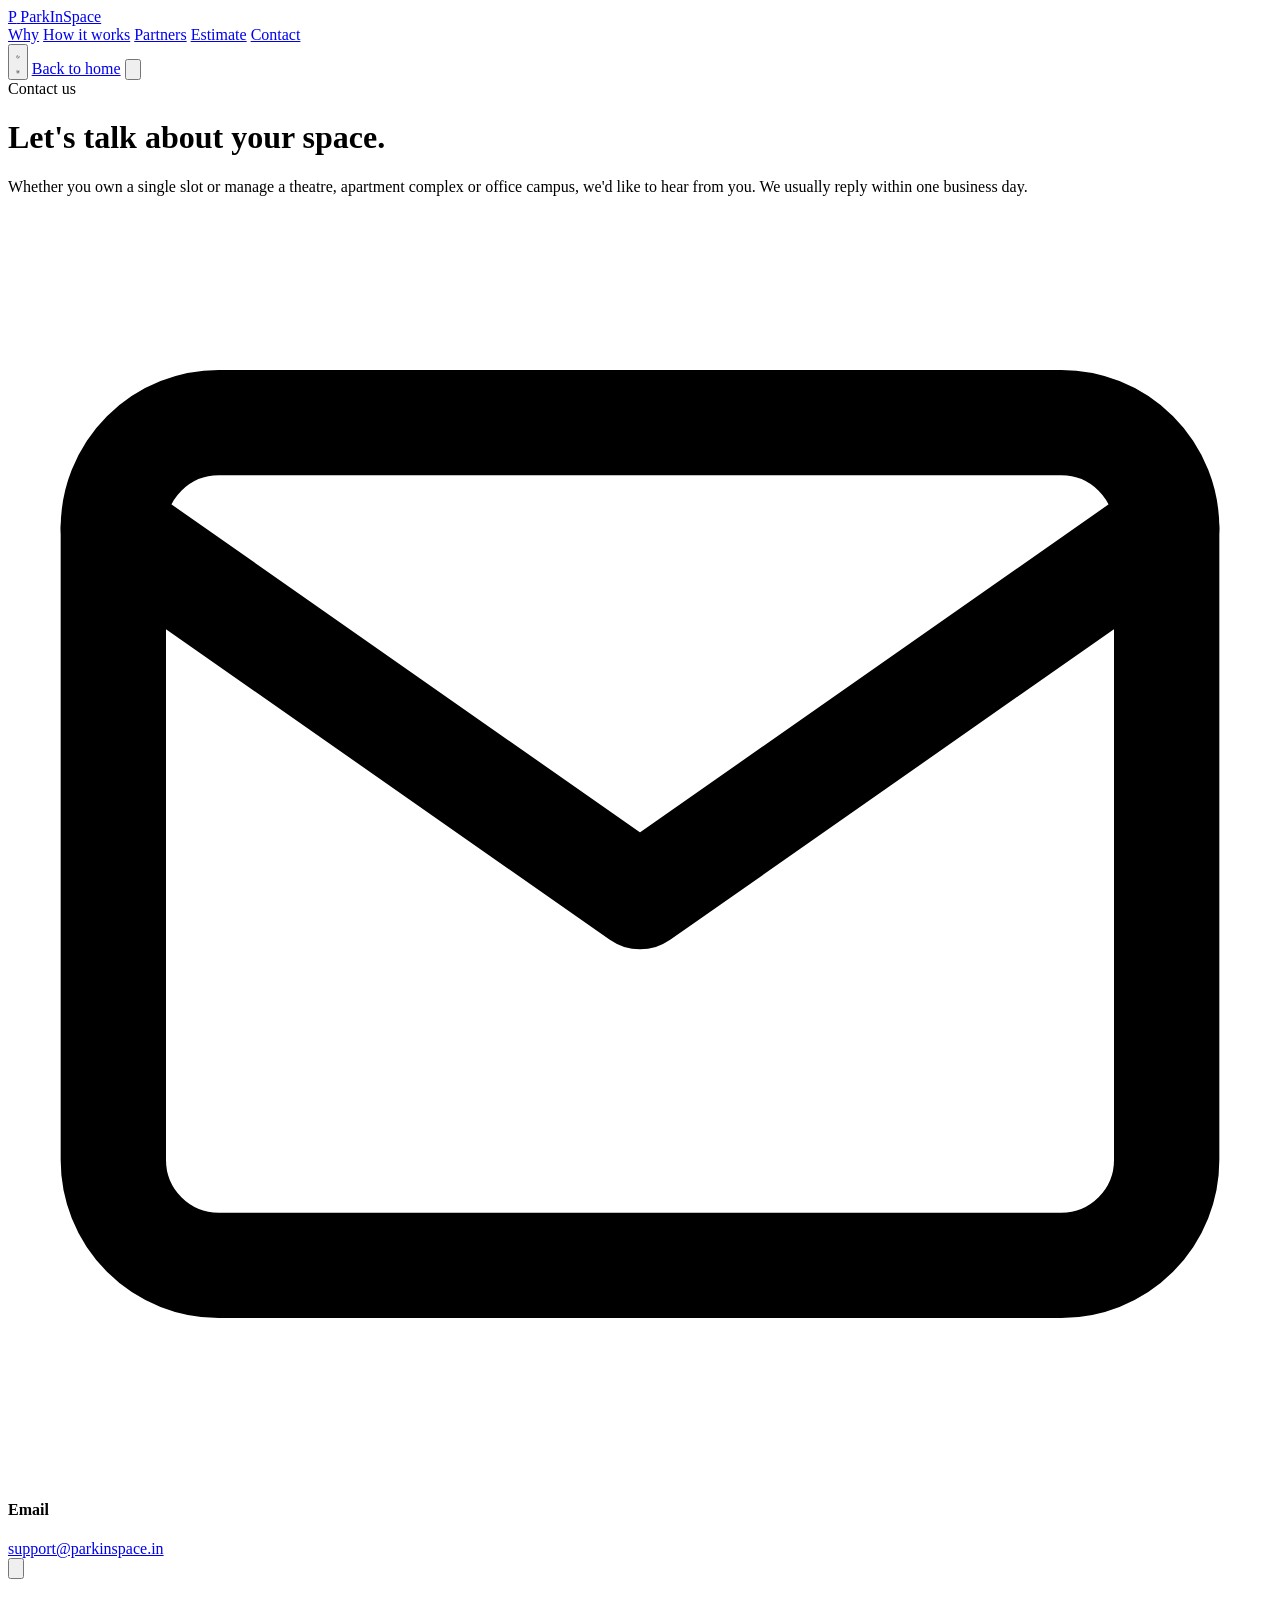
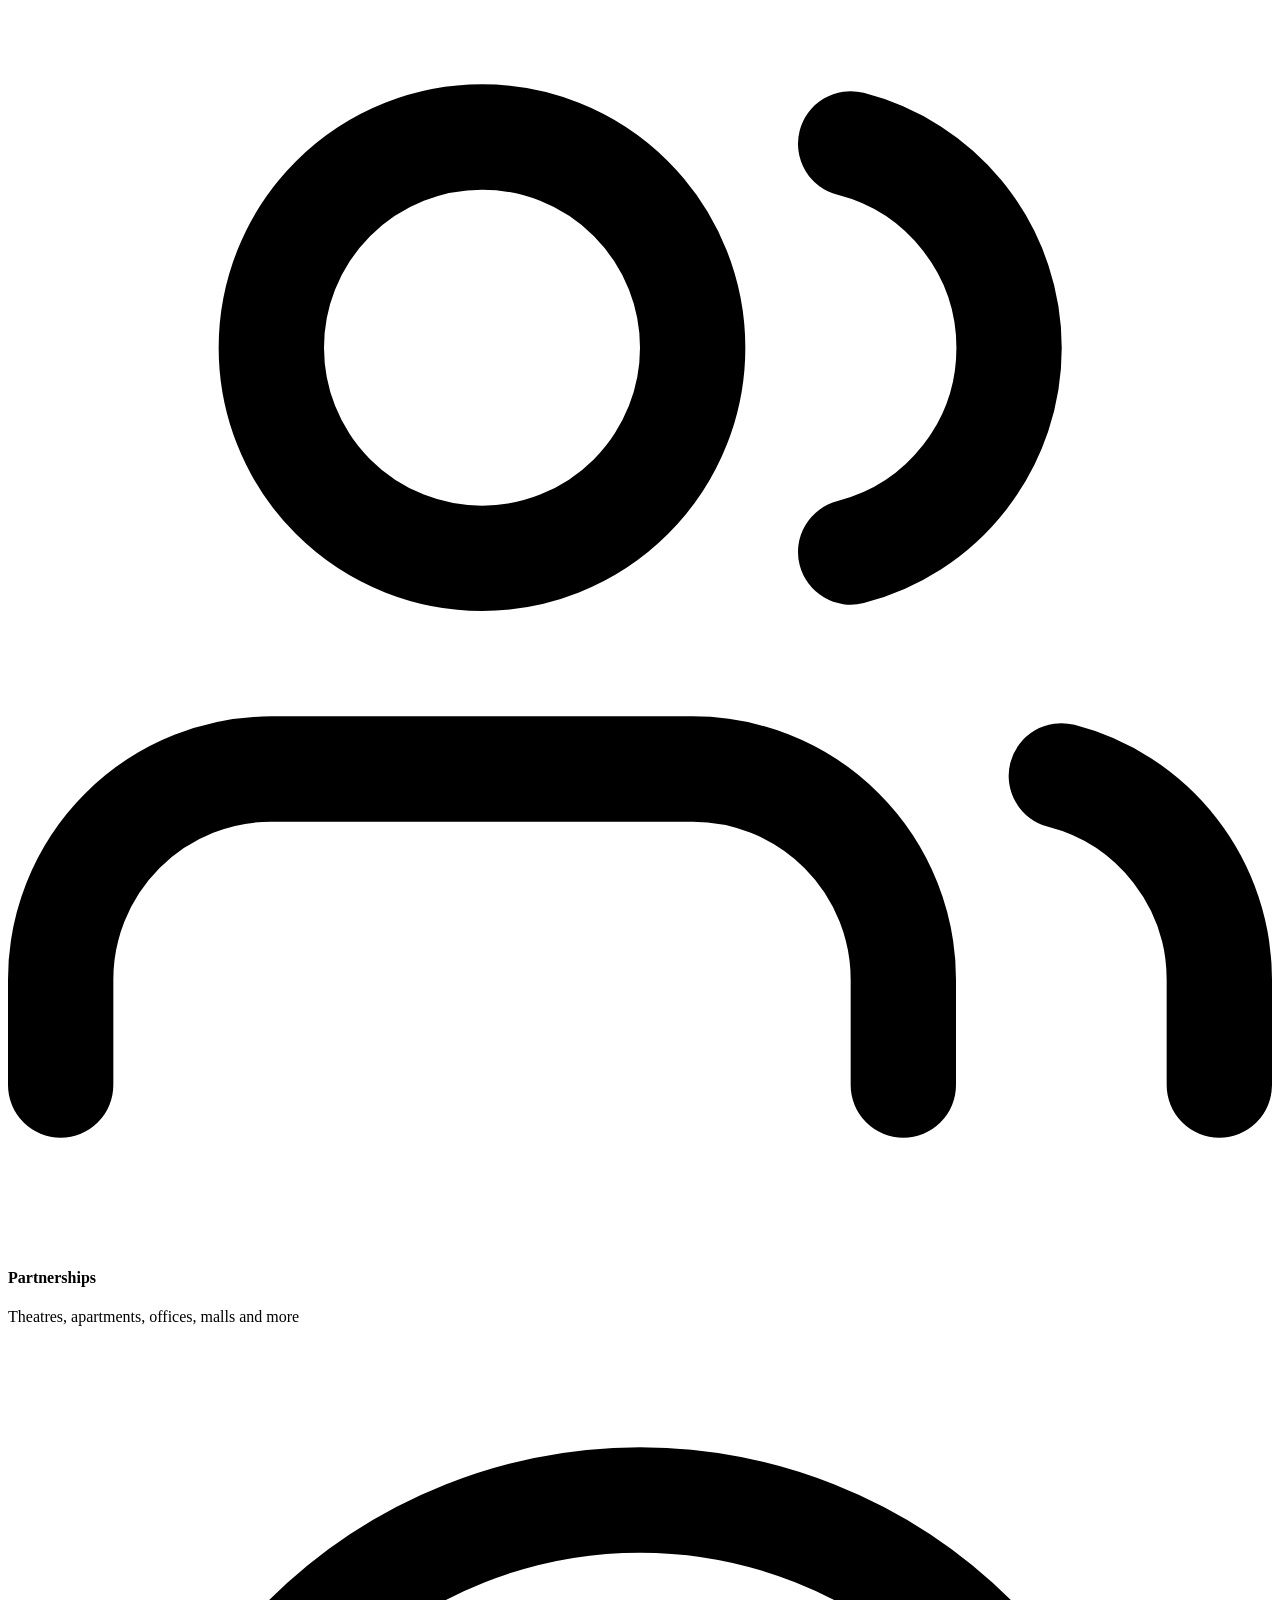
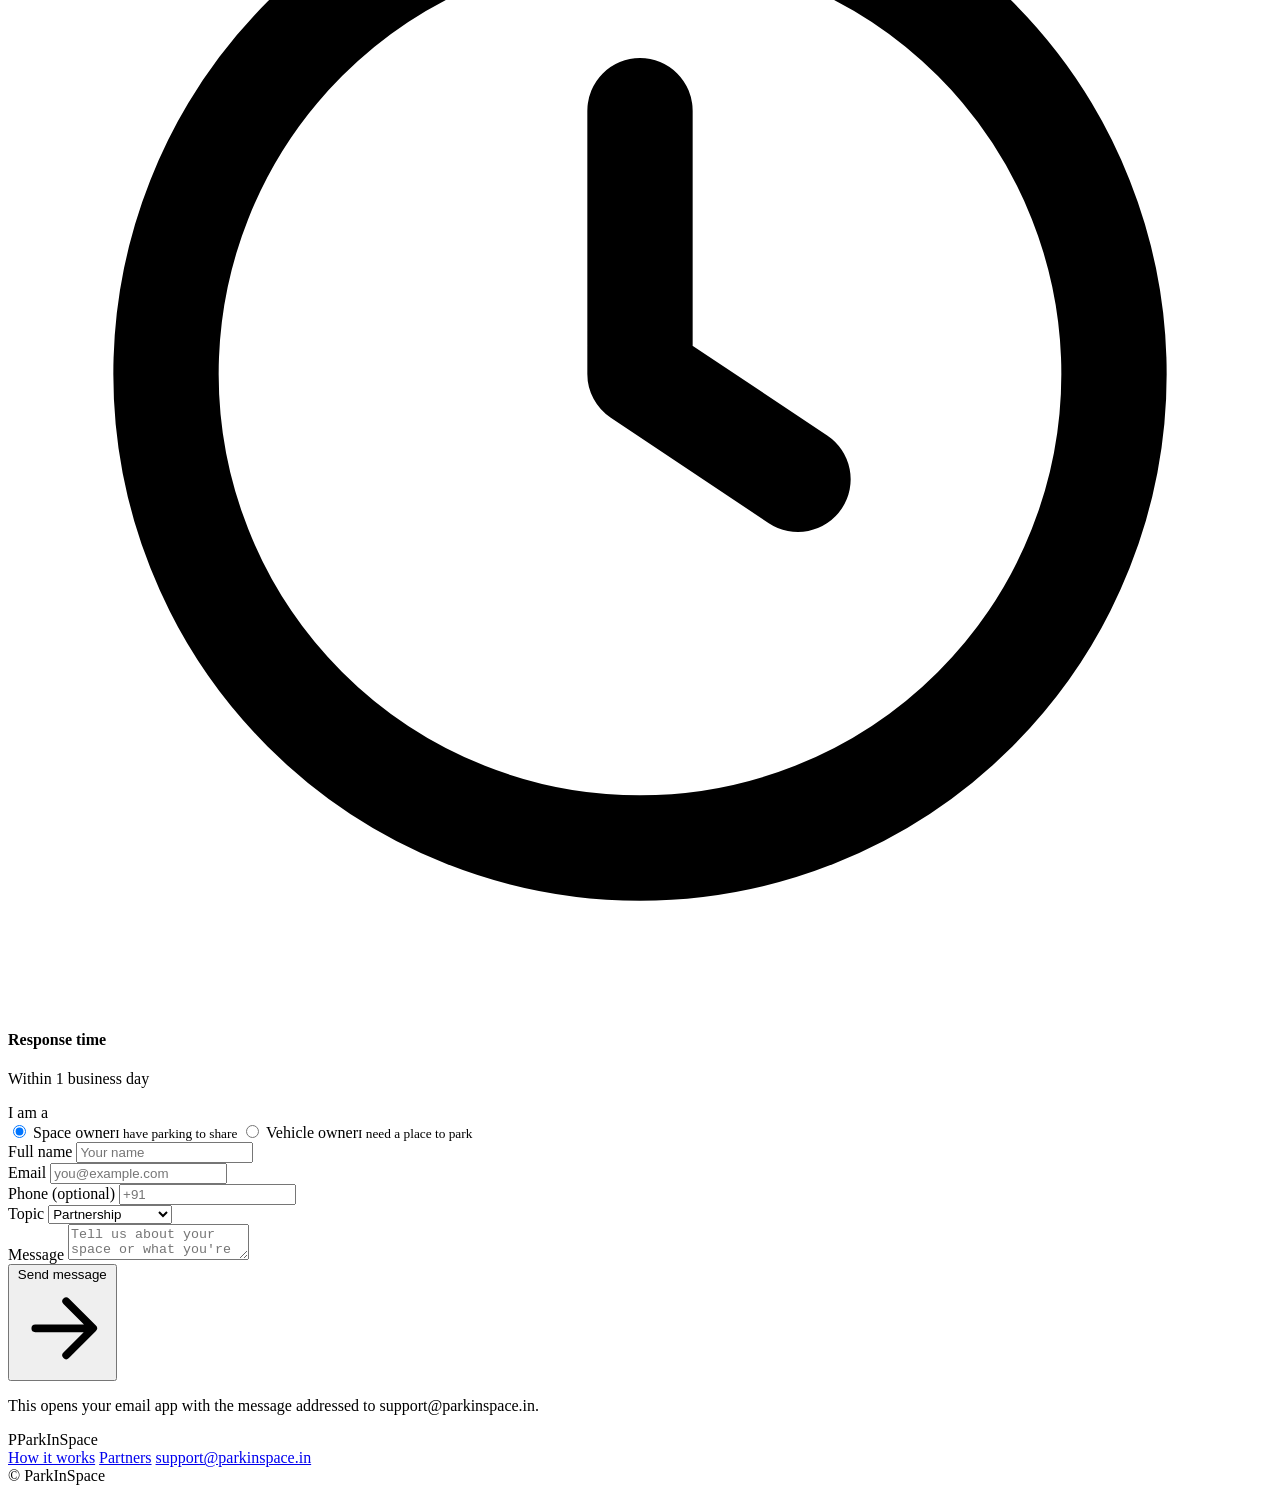
==== contact.html @ ddf981f7 "Add contact page with form and navigation This file contains the HTML structure for the contact page" ====
<!DOCTYPE html>
<html lang="en" data-theme="light">
<head>
  <meta charset="UTF-8" />
  <meta name="viewport" content="width=device-width, initial-scale=1.0" />
  <title>Contact — ParkInSpace</title>
  <meta name="description" content="Get in touch with ParkInSpace. Email support@parkinspace.in." />
  <link rel="preconnect" href="https://fonts.googleapis.com" />
  <link rel="preconnect" href="https://fonts.gstatic.com" crossorigin />
  <link href="https://fonts.googleapis.com/css2?family=Inter:wght@400;500;600;700;800&display=swap" rel="stylesheet" />
  <link rel="stylesheet" href="styles.css" />
  <script>
    (function () {
      var t = localStorage.getItem("pis-theme") || "light";
      document.documentElement.setAttribute("data-theme", t);
    })();
  </script>
</head>
<body>
  <header class="nav" id="nav">
    <div class="container nav-inner">
      <a href="index.html" class="logo" aria-label="ParkInSpace home">
        <span class="logo-mark">P</span>
        <span>ParkIn<span class="dim">Space</span></span>
      </a>
      <nav class="nav-links" id="navLinks">
        <a href="index.html#why">Why</a>
        <a href="index.html#how">How it works</a>
        <a href="index.html#partners">Partners</a>
        <a href="index.html#estimate">Estimate</a>
        <a href="contact.html" class="active">Contact</a>
      </nav>
      <div class="nav-actions">
        <button class="icon-btn theme-toggle" id="themeToggle" aria-label="Toggle theme">
          <svg class="moon" viewBox="0 0 24 24" fill="none" stroke="currentColor" stroke-width="2" stroke-linecap="round" stroke-linejoin="round"><path d="M21 12.79A9 9 0 1 1 11.21 3 7 7 0 0 0 21 12.79z"/></svg>
          <svg class="sun" viewBox="0 0 24 24" fill="none" stroke="currentColor" stroke-width="2" stroke-linecap="round" stroke-linejoin="round"><circle cx="12" cy="12" r="4"/><path d="M12 2v2M12 20v2M4.93 4.93l1.41 1.41M17.66 17.66l1.41 1.41M2 12h2M20 12h2M6.34 17.66l-1.41 1.41M19.07 4.93l-1.41 1.41"/></svg>
        </button>
        <a href="index.html" class="btn btn-ghost">Back to home</a>
        <button class="icon-btn menu-btn" id="menuBtn" aria-label="Open menu">
          <svg viewBox="0 0 24 24" fill="none" stroke="currentColor" stroke-width="2" stroke-linecap="round"><path d="M4 7h16M4 12h16M4 17h16"/></svg>
        </button>
      </div>
    </div>
  </header>

  <main class="contact-wrap">
    <div class="container contact-grid">
      <div class="contact-info reveal">
        <span class="eyebrow">Contact us</span>
        <h1>Let's talk about your space.</h1>
        <p>Whether you own a single slot or manage a theatre, apartment complex or office campus, we'd like to hear from you. We usually reply within one business day.</p>

        <div class="card info-item">
          <div class="ico"><svg viewBox="0 0 24 24" fill="none" stroke="currentColor" stroke-width="2" stroke-linecap="round" stroke-linejoin="round"><rect x="2" y="4" width="20" height="16" rx="2"/><path d="M22 6l-10 7L2 6"/></svg></div>
          <div>
            <h4>Email</h4>
            <a href="mailto:support@parkinspace.in">support@parkinspace.in</a>
          </div>
          <button class="icon-btn copy-btn" id="copyEmail" aria-label="Copy email address" title="Copy email">
            <svg viewBox="0 0 24 24" fill="none" stroke="currentColor" stroke-width="2" stroke-linecap="round" stroke-linejoin="round"><rect x="9" y="9" width="13" height="13" rx="2"/><path d="M5 15H4a2 2 0 0 1-2-2V4a2 2 0 0 1 2-2h9a2 2 0 0 1 2 2v1"/></svg>
          </button>
        </div>

        <div class="card info-item">
          <div class="ico"><svg viewBox="0 0 24 24" fill="none" stroke="currentColor" stroke-width="2" stroke-linecap="round" stroke-linejoin="round"><path d="M17 21v-2a4 4 0 0 0-4-4H5a4 4 0 0 0-4 4v2"/><circle cx="9" cy="7" r="4"/><path d="M23 21v-2a4 4 0 0 0-3-3.87M16 3.13a4 4 0 0 1 0 7.75"/></svg></div>
          <div>
            <h4>Partnerships</h4>
            <p>Theatres, apartments, offices, malls and more</p>
          </div>
        </div>

        <div class="card info-item">
          <div class="ico"><svg viewBox="0 0 24 24" fill="none" stroke="currentColor" stroke-width="2" stroke-linecap="round" stroke-linejoin="round"><circle cx="12" cy="12" r="9"/><path d="M12 7v5l3 2"/></svg></div>
          <div>
            <h4>Response time</h4>
            <p>Within 1 business day</p>
          </div>
        </div>
      </div>

      <form class="card form reveal" id="contactForm" novalidate>
        <div>
          <label>I am a</label>
          <div class="role-pick">
            <input type="radio" name="role" id="rOwner" value="Space owner" checked />
            <label for="rOwner">Space owner<small>I have parking to share</small></label>
            <input type="radio" name="role" id="rDriver" value="Vehicle owner" />
            <label for="rDriver">Vehicle owner<small>I need a place to park</small></label>
          </div>
        </div>
        <div class="form-row">
          <div>
            <label for="name">Full name</label>
            <input id="name" name="name" type="text" placeholder="Your name" required />
          </div>
          <div>
            <label for="email">Email</label>
            <input id="email" name="email" type="email" placeholder="you@example.com" required />
          </div>
        </div>
        <div class="form-row">
          <div>
            <label for="phone">Phone <span style="color:var(--muted);font-weight:400">(optional)</span></label>
            <input id="phone" name="phone" type="tel" placeholder="+91" />
          </div>
          <div>
            <label for="topic">Topic</label>
            <select id="topic" name="topic">
              <option>Partnership</option>
              <option>List my space</option>
              <option>Early access</option>
              <option>General question</option>
            </select>
          </div>
        </div>
        <div>
          <label for="message">Message</label>
          <textarea id="message" name="message" placeholder="Tell us about your space or what you're looking for" required></textarea>
        </div>
        <button type="submit" class="btn btn-primary" style="justify-content:center">
          Send message
          <svg viewBox="0 0 24 24" fill="none" stroke="currentColor" stroke-width="2" stroke-linecap="round" stroke-linejoin="round"><path d="M5 12h14M13 5l7 7-7 7"/></svg>
        </button>
        <p class="form-note">This opens your email app with the message addressed to support@parkinspace.in.</p>
      </form>
    </div>
  </main>

  <footer>
    <div class="container footer-inner">
      <div class="logo"><span class="logo-mark">P</span><span>ParkIn<span class="dim">Space</span></span></div>
      <div class="footer-links">
        <a href="index.html#how">How it works</a>
        <a href="index.html#partners">Partners</a>
        <a href="mailto:support@parkinspace.in">support@parkinspace.in</a>
      </div>
      <div>&copy; <span id="year"></span> ParkInSpace</div>
    </div>
  </footer>

  <div class="toast" id="toast" role="status" aria-live="polite"></div>
  <script src="script.js"></script>
</body>
</html>
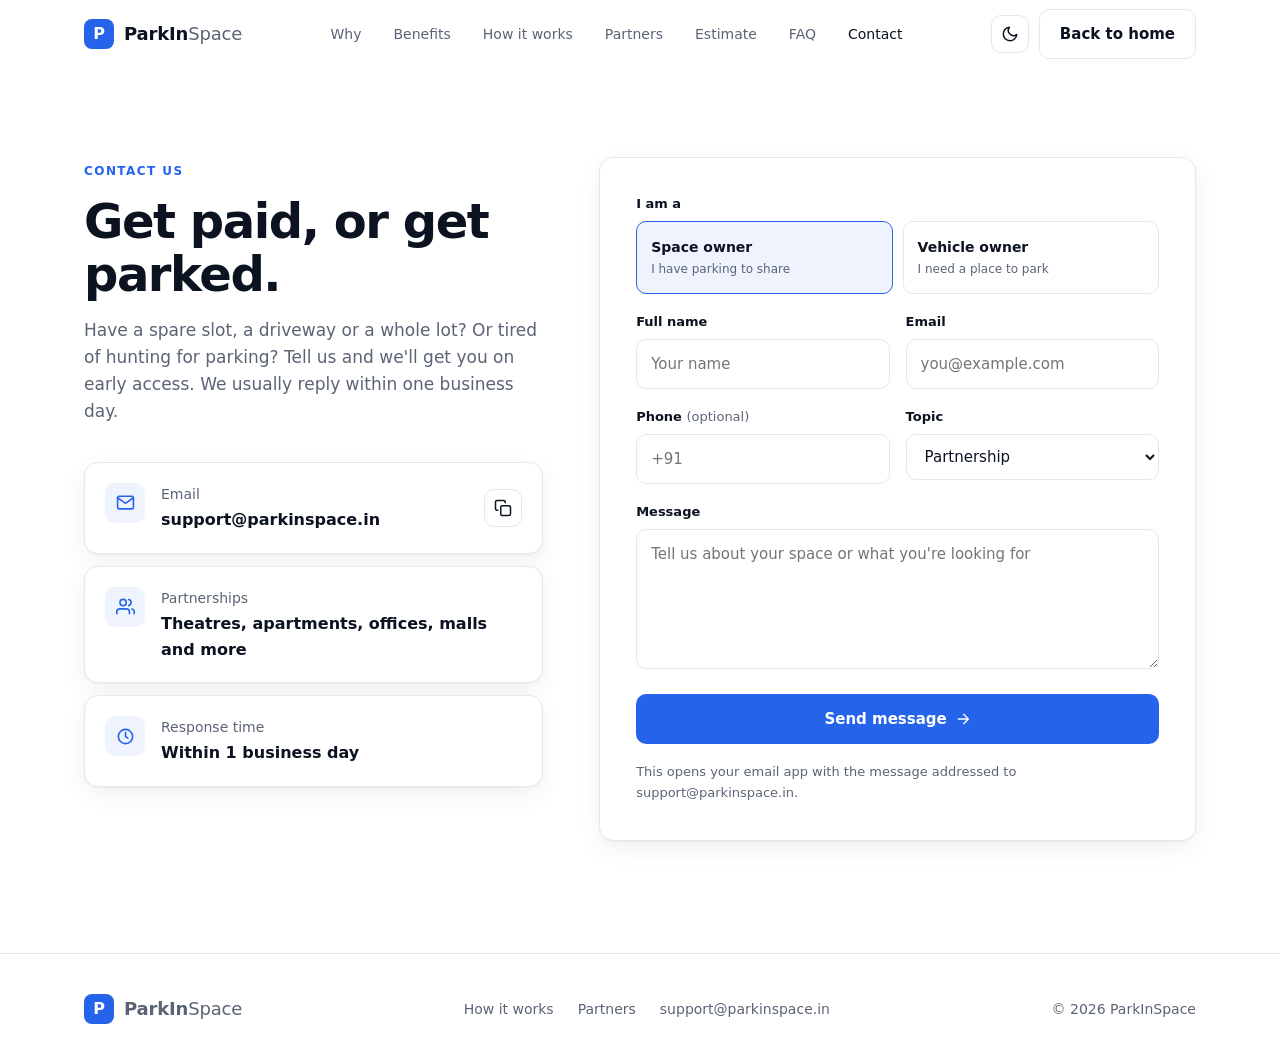
==== commit 00082f2f: "Make the landing page clearer for owners and drivers Speak to both audiences from the first screen, " ====
--- a/contact.html
+++ b/contact.html
@@ -25,9 +25,11 @@
       </a>
       <nav class="nav-links" id="navLinks">
         <a href="index.html#why">Why</a>
+        <a href="index.html#benefits">Benefits</a>
         <a href="index.html#how">How it works</a>
         <a href="index.html#partners">Partners</a>
         <a href="index.html#estimate">Estimate</a>
+        <a href="index.html#faq">FAQ</a>
         <a href="contact.html" class="active">Contact</a>
       </nav>
       <div class="nav-actions">
@@ -47,8 +49,8 @@
     <div class="container contact-grid">
       <div class="contact-info reveal">
         <span class="eyebrow">Contact us</span>
-        <h1>Let's talk about your space.</h1>
-        <p>Whether you own a single slot or manage a theatre, apartment complex or office campus, we'd like to hear from you. We usually reply within one business day.</p>
+        <h1>Get paid, or get parked.</h1>
+        <p>Have a spare slot, a driveway or a whole lot? Or tired of hunting for parking? Tell us and we'll get you on early access. We usually reply within one business day.</p>
 
         <div class="card info-item">
           <div class="ico"><svg viewBox="0 0 24 24" fill="none" stroke="currentColor" stroke-width="2" stroke-linecap="round" stroke-linejoin="round"><rect x="2" y="4" width="20" height="16" rx="2"/><path d="M22 6l-10 7L2 6"/></svg></div>
--- a/styles.css
+++ b/styles.css
@@ -0,0 +1,421 @@
+/* ParkInSpace — landing styles */
+:root {
+  --bg: #ffffff;
+  --bg-soft: #f6f7f9;
+  --surface: #ffffff;
+  --border: #e5e7eb;
+  --text: #0b1220;
+  --muted: #5b6475;
+  --accent: #2563eb;
+  --accent-strong: #1d4ed8;
+  --accent-soft: rgba(37, 99, 235, 0.08);
+  --free: #10b981;
+  --busy: #e5e7eb;
+  --road: #e3e7ee;
+  --car: #f97316;
+  --pill-free: #059669;
+  --on-free: #ffffff;
+  --shadow: 0 1px 2px rgba(16, 24, 40, 0.04), 0 8px 24px rgba(16, 24, 40, 0.06);
+  --radius: 14px;
+  --maxw: 1160px;
+}
+
+[data-theme="dark"] {
+  --bg: #0a0d14;
+  --bg-soft: #0f131c;
+  --surface: #121722;
+  --border: #222a38;
+  --text: #e8ecf3;
+  --muted: #8d97a8;
+  --accent: #5b8cff;
+  --accent-strong: #7aa2ff;
+  --accent-soft: rgba(91, 140, 255, 0.12);
+  --free: #34d399;
+  --busy: #1f2633;
+  --road: #1a2130;
+  --car: #fb923c;
+  --pill-free: #34d399;
+  --on-free: #052e1f;
+  --shadow: 0 1px 2px rgba(0, 0, 0, 0.3), 0 8px 24px rgba(0, 0, 0, 0.35);
+}
+
+*, *::before, *::after { box-sizing: border-box; }
+html { scroll-behavior: smooth; }
+body {
+  margin: 0;
+  font-family: "Inter", system-ui, -apple-system, "Segoe UI", Roboto, sans-serif;
+  background: var(--bg);
+  color: var(--text);
+  line-height: 1.6;
+  -webkit-font-smoothing: antialiased;
+  transition: background-color .25s ease, color .25s ease;
+}
+a { color: inherit; text-decoration: none; }
+img, svg { display: block; }
+button { font: inherit; cursor: pointer; }
+
+.container { width: 100%; max-width: var(--maxw); margin: 0 auto; padding: 0 24px; }
+.section { padding: 112px 0; }
+.section-soft { background: var(--bg-soft); border-top: 1px solid var(--border); border-bottom: 1px solid var(--border); }
+
+.eyebrow {
+  display: inline-block;
+  font-size: 12px; font-weight: 600; letter-spacing: .12em; text-transform: uppercase;
+  color: var(--accent);
+  margin-bottom: 14px;
+}
+.section-head { max-width: 680px; margin-bottom: 56px; }
+.section-head h2 { font-size: clamp(28px, 3.4vw, 40px); line-height: 1.15; letter-spacing: -0.02em; margin: 0 0 14px; }
+.section-head p { color: var(--muted); font-size: 17px; margin: 0; }
+
+/* Buttons */
+.btn {
+  display: inline-flex; align-items: center; gap: 8px;
+  padding: 12px 20px; border-radius: 10px; font-weight: 600; font-size: 15px;
+  border: 1px solid transparent; transition: all .2s ease;
+}
+.btn-primary { background: var(--accent); color: #fff; }
+.btn-primary:hover { background: var(--accent-strong); transform: translateY(-1px); }
+.btn-ghost { border-color: var(--border); color: var(--text); background: var(--surface); }
+.btn-ghost:hover { border-color: var(--muted); }
+.btn svg { width: 16px; height: 16px; }
+
+/* Nav */
+.nav {
+  position: sticky; top: 0; z-index: 50;
+  background: color-mix(in srgb, var(--bg) 82%, transparent);
+  backdrop-filter: saturate(180%) blur(12px);
+  border-bottom: 1px solid transparent;
+  transition: border-color .2s ease;
+}
+.nav.scrolled { border-bottom-color: var(--border); }
+.nav-inner { display: flex; align-items: center; justify-content: space-between; height: 68px; }
+.logo { display: flex; align-items: center; gap: 10px; font-weight: 700; font-size: 18px; letter-spacing: -0.01em; }
+.logo-mark {
+  width: 30px; height: 30px; border-radius: 8px; background: var(--accent); color: #fff;
+  display: grid; place-items: center; font-weight: 800; font-size: 16px;
+}
+.logo span.dim { color: var(--muted); font-weight: 500; }
+.nav-links { display: flex; align-items: center; gap: 32px; }
+.nav-links a { font-size: 14px; color: var(--muted); font-weight: 500; transition: color .2s; }
+.nav-links a:hover, .nav-links a.active { color: var(--text); }
+.nav-actions { display: flex; align-items: center; gap: 10px; }
+.icon-btn {
+  width: 38px; height: 38px; border-radius: 10px; display: grid; place-items: center;
+  border: 1px solid var(--border); background: var(--surface); color: var(--text);
+  transition: border-color .2s;
+}
+.icon-btn:hover { border-color: var(--muted); }
+.icon-btn svg { width: 18px; height: 18px; }
+.theme-toggle .sun { display: none; }
+[data-theme="dark"] .theme-toggle .sun { display: block; }
+[data-theme="dark"] .theme-toggle .moon { display: none; }
+.menu-btn { display: none; }
+
+/* Hero */
+.hero { padding: 88px 0 104px; position: relative; overflow: hidden; }
+.hero::before {
+  content: ""; position: absolute; inset: 0; pointer-events: none;
+  background-image: linear-gradient(var(--border) 1px, transparent 1px), linear-gradient(90deg, var(--border) 1px, transparent 1px);
+  background-size: 48px 48px;
+  mask-image: radial-gradient(ellipse 70% 60% at 50% 0%, #000 30%, transparent 75%);
+  opacity: .55;
+}
+.hero-grid { position: relative; display: grid; grid-template-columns: 1.05fr 1fr; gap: 64px; align-items: center; }
+.badge {
+  display: inline-flex; align-items: center; gap: 8px;
+  padding: 6px 12px; border-radius: 999px; font-size: 13px; font-weight: 500;
+  border: 1px solid var(--border); background: var(--surface); color: var(--muted);
+  margin-bottom: 24px;
+}
+.badge .dot { width: 7px; height: 7px; border-radius: 50%; background: var(--free); box-shadow: 0 0 0 4px color-mix(in srgb, var(--free) 20%, transparent); }
+.hero h1 { font-size: clamp(34px, 4.4vw, 48px); line-height: 1.08; letter-spacing: -0.035em; margin: 0 0 22px; }
+.hero h1 .accent { color: var(--accent); }
+.hero h1 .line { display: block; }
+.hero h1 .nw { white-space: nowrap; }
+.hero p.lead { font-size: 18px; color: var(--muted); max-width: 520px; margin: 0 0 32px; }
+.hero-cta { display: flex; gap: 12px; flex-wrap: wrap; }
+.hero-meta { display: flex; gap: 28px; margin-top: 44px; padding-top: 28px; border-top: 1px solid var(--border); }
+.hero-meta div strong { display: block; font-size: 15px; }
+.hero-meta div span { font-size: 13px; color: var(--muted); }
+
+/* Hero card */
+.card {
+  background: var(--surface); border: 1px solid var(--border); border-radius: var(--radius); box-shadow: var(--shadow);
+}
+.hero-card { padding: 24px; }
+.story-head { display: flex; justify-content: space-between; align-items: center; gap: 12px; flex-wrap: wrap; margin-bottom: 16px; }
+.story-head h3 { margin: 0; font-size: 15px; }
+.seg { display: inline-flex; padding: 3px; border-radius: 9px; background: var(--bg-soft); border: 1px solid var(--border); }
+.seg button {
+  border: 0; background: transparent; color: var(--muted); font-size: 12px; font-weight: 600;
+  padding: 6px 10px; border-radius: 6px; transition: all .2s;
+}
+.seg button.active { background: var(--surface); color: var(--text); box-shadow: 0 1px 2px rgba(0,0,0,.08); }
+
+/* Hero story scene */
+.scene { width: 100%; height: auto; display: block; border-radius: 12px; font-family: inherit; }
+.scene .sc-bg { fill: var(--bg-soft); }
+.scene .sc-road { fill: var(--road); }
+.scene .sc-kerb { fill: var(--border); }
+.scene .sc-lane { stroke: var(--surface); stroke-width: 3; stroke-dasharray: 18 14; }
+.scene .sc-roof { fill: var(--accent); }
+.scene .sc-house { fill: var(--surface); stroke: var(--border); stroke-width: 2; }
+.scene .sc-win, .scene .sc-door { fill: var(--accent-soft); stroke: var(--accent); stroke-width: 1.5; }
+.scene .sc-spot { fill: color-mix(in srgb, var(--free) 12%, transparent); stroke: var(--free); stroke-width: 2; stroke-dasharray: 7 5; }
+.scene .sc-pole { stroke: var(--muted); stroke-width: 3; stroke-linecap: round; }
+.scene .sc-sign { fill: var(--accent); }
+.scene .sc-sign-t { fill: #fff; font-size: 15px; font-weight: 800; }
+.scene .sc-bubble { fill: var(--surface); stroke: var(--border); stroke-width: 1.5; }
+.scene .sc-bubble-accent { stroke: var(--accent); }
+.scene .sc-t { fill: var(--text); font-size: 13px; font-weight: 600; }
+.scene .sc-t-sm { fill: var(--muted); font-size: 11px; font-weight: 500; }
+.scene .sc-pill-free { fill: var(--pill-free); }
+.scene .sc-pill-accent { fill: var(--accent); }
+.scene .sc-pill-t { fill: #fff; font-size: 12px; font-weight: 700; letter-spacing: .04em; }
+.scene .sc-pill-free + .sc-pill-t { fill: var(--on-free); }
+.scene .sc-phone { fill: var(--text); }
+.scene .sc-screen { fill: var(--surface); }
+.scene .sc-ok { fill: var(--pill-free); }
+.scene .sc-tick { fill: none; stroke: var(--on-free); stroke-width: 3; stroke-linecap: round; stroke-linejoin: round; }
+.scene .sc-earn { fill: var(--pill-free); }
+.scene .sc-earn-t { fill: var(--on-free); font-size: 16px; font-weight: 800; }
+.scene .sc-car-body { fill: var(--car); }
+.scene .sc-car-win { fill: var(--surface); opacity: .9; }
+.scene .sc-wheel { fill: var(--text); }
+.scene .sc-hub { fill: var(--surface); }
+.scene .sc-car { transform: translate(500px, 192px); transition: transform 1.1s cubic-bezier(.65, 0, .35, 1); }
+.scene[data-step="1"] .sc-car { transform: translate(350px, 192px); }
+.scene[data-step="2"] .sc-car { transform: translate(204px, 152px); }
+.scene .s0, .scene .s1, .scene .s2 { opacity: 0; transition: opacity .45s ease; }
+.scene[data-step="0"] .s0, .scene[data-step="1"] .s1, .scene[data-step="2"] .s2 { opacity: 1; }
+.story-text { margin-top: 18px; min-height: 96px; }
+.story-who { font-size: 12px; font-weight: 600; letter-spacing: .08em; text-transform: uppercase; color: var(--accent); }
+.story-text h4 { margin: 4px 0; font-size: 18px; letter-spacing: -0.01em; }
+.story-text p { margin: 0; color: var(--muted); font-size: 14px; }
+
+/* Insight */
+.insight-grid { display: grid; grid-template-columns: repeat(3, 1fr); gap: 20px; }
+.insight { padding: 28px; }
+.insight .ico {
+  width: 40px; height: 40px; border-radius: 10px; display: grid; place-items: center;
+  background: var(--accent-soft); color: var(--accent); margin-bottom: 18px;
+}
+.insight .ico svg { width: 20px; height: 20px; }
+.insight h3 { margin: 0 0 8px; font-size: 17px; }
+.insight p { margin: 0; color: var(--muted); font-size: 15px; }
+
+/* Roles */
+.roles-switch { display: inline-flex; padding: 4px; border-radius: 12px; border: 1px solid var(--border); background: var(--surface); margin-bottom: 40px; }
+.roles-switch button {
+  border: 0; background: transparent; padding: 10px 22px; border-radius: 9px;
+  font-weight: 600; font-size: 14px; color: var(--muted); transition: all .2s;
+}
+.roles-switch button.active { background: var(--accent); color: #fff; }
+.role-panel { display: none; grid-template-columns: 1fr 1fr; gap: 48px; align-items: start; }
+.role-panel.active { display: grid; animation: fade .4s ease; }
+.role-panel h3 { font-size: 26px; letter-spacing: -0.02em; margin: 0 0 12px; }
+.role-panel > div > p { color: var(--muted); margin: 0 0 24px; }
+.checklist { list-style: none; padding: 0; margin: 0; display: grid; gap: 12px; }
+.checklist li { display: flex; gap: 12px; font-size: 15px; }
+.checklist svg { width: 18px; height: 18px; flex-shrink: 0; color: var(--accent); margin-top: 3px; }
+.steps { display: grid; gap: 14px; }
+.step { display: flex; gap: 18px; padding: 20px; }
+.step .num {
+  width: 32px; height: 32px; border-radius: 8px; flex-shrink: 0;
+  display: grid; place-items: center; font-size: 13px; font-weight: 700;
+  border: 1px solid var(--border); color: var(--accent); background: var(--accent-soft);
+}
+.step h4 { margin: 0 0 4px; font-size: 15px; }
+.step p { margin: 0; font-size: 14px; color: var(--muted); }
+
+/* Partners */
+.tabs { display: flex; gap: 8px; flex-wrap: wrap; margin-bottom: 28px; }
+.tab {
+  display: inline-flex; align-items: center; gap: 8px;
+  padding: 9px 16px; border-radius: 999px; font-size: 14px; font-weight: 500;
+  border: 1px solid var(--border); background: var(--surface); color: var(--muted); transition: all .2s;
+}
+.tab svg { width: 16px; height: 16px; }
+.tab:hover { color: var(--text); border-color: var(--muted); }
+.tab[aria-selected="true"] { background: var(--text); color: var(--bg); border-color: var(--text); }
+.partner-panel { display: grid; grid-template-columns: 1fr 1.15fr; overflow: hidden; }
+.partner-panel > div { padding: 36px; }
+.partner-left { border-right: 1px solid var(--border); }
+.partner-left h3 { font-size: 26px; letter-spacing: -0.02em; margin: 0 0 6px; }
+.partner-left .tag { color: var(--muted); font-size: 15px; margin: 0 0 28px; }
+.label { font-size: 12px; font-weight: 600; text-transform: uppercase; letter-spacing: .1em; color: var(--muted); margin-bottom: 10px; }
+.free-hours {
+  display: flex; align-items: baseline; gap: 10px; flex-wrap: wrap; margin: 0 0 24px; padding: 14px 16px; border-radius: 12px;
+  background: color-mix(in srgb, var(--free) 10%, transparent); border: 1px solid color-mix(in srgb, var(--free) 35%, transparent);
+}
+.free-hours strong { font-size: 28px; line-height: 1.1; letter-spacing: -0.02em; color: var(--pill-free); }
+.free-hours span { font-size: 14px; color: var(--muted); }
+.daybar { position: relative; height: 40px; border-radius: 10px; background: var(--busy); overflow: hidden; margin-bottom: 8px; }
+.daybar::after {
+  content: ""; position: absolute; inset: 0; pointer-events: none;
+  background: repeating-linear-gradient(to right, transparent 0 calc(25% - 1px), color-mix(in srgb, var(--surface) 70%, transparent) calc(25% - 1px) 25%);
+}
+.daybar .seg-free {
+  position: absolute; top: 0; bottom: 0; display: grid; place-items: center;
+  background: var(--pill-free); color: var(--on-free); font-size: 12px; font-weight: 700; letter-spacing: .04em;
+}
+.timeline-axis { display: flex; justify-content: space-between; font-size: 11px; color: var(--muted); font-variant-numeric: tabular-nums; }
+.daybar-legend { display: flex; gap: 16px; font-size: 12px; color: var(--muted); margin: 12px 0 18px; }
+.daybar-legend i { display: inline-block; width: 10px; height: 10px; border-radius: 3px; margin-right: 6px; vertical-align: -1px; }
+.daybar-legend .lg-free { background: var(--pill-free); }
+.daybar-legend .lg-busy { background: var(--busy); border: 1px solid var(--border); }
+.free-when { font-size: 15px; margin: 0; }
+.timeline-note { font-size: 13px; color: var(--muted); margin: 8px 0 0; }
+.who-chips { display: flex; flex-wrap: wrap; gap: 8px; margin-bottom: 28px; }
+.partner-cta { margin-top: 28px; }
+.who-chips span { padding: 7px 12px; border-radius: 999px; background: var(--accent-soft); color: var(--accent); font-size: 13px; font-weight: 600; }
+.partner-panel.swap { animation: fade .35s ease; }
+
+/* Estimator */
+.estimator { display: grid; grid-template-columns: 1.2fr 1fr; overflow: hidden; }
+.estimator > div { padding: 36px; }
+.est-controls { display: grid; gap: 28px; border-right: 1px solid var(--border); }
+.field-row { display: flex; justify-content: space-between; align-items: baseline; margin-bottom: 10px; }
+.field-row label { font-size: 14px; font-weight: 600; }
+.field-row output { font-size: 14px; color: var(--accent); font-weight: 600; font-variant-numeric: tabular-nums; }
+input[type="range"] {
+  -webkit-appearance: none; appearance: none; width: 100%; height: 6px; border-radius: 99px;
+  background: linear-gradient(to right, var(--accent) var(--p, 50%), var(--busy) var(--p, 50%));
+  outline: none;
+}
+input[type="range"]::-webkit-slider-thumb {
+  -webkit-appearance: none; width: 20px; height: 20px; border-radius: 50%;
+  background: #fff; border: 2px solid var(--accent); box-shadow: 0 1px 4px rgba(0,0,0,.2); cursor: pointer;
+}
+input[type="range"]::-moz-range-thumb {
+  width: 18px; height: 18px; border-radius: 50%; background: #fff; border: 2px solid var(--accent); cursor: pointer;
+}
+.est-result { background: var(--bg-soft); display: flex; flex-direction: column; justify-content: center; }
+.est-result .big { font-size: clamp(38px, 4.5vw, 52px); font-weight: 700; letter-spacing: -0.03em; line-height: 1.1; font-variant-numeric: tabular-nums; margin: 6px 0 4px; }
+.est-result .sub { color: var(--muted); font-size: 14px; margin: 0 0 24px; }
+.est-break { display: grid; gap: 10px; font-size: 14px; border-top: 1px solid var(--border); padding-top: 20px; }
+.est-break div { display: flex; justify-content: space-between; }
+.est-break span { color: var(--muted); }
+.est-break strong { font-variant-numeric: tabular-nums; }
+.disclaimer { font-size: 12px; color: var(--muted); margin-top: 18px; }
+
+/* Benefits */
+.benefits-grid { display: grid; grid-template-columns: 1fr 1fr; gap: 20px; }
+.benefit-col { padding: 32px; }
+.benefit-head { margin-bottom: 24px; }
+.benefit-chip {
+  display: inline-block; font-size: 12px; font-weight: 600; letter-spacing: .08em; text-transform: uppercase;
+  color: var(--accent); background: var(--accent-soft); padding: 5px 12px; border-radius: 999px; margin-bottom: 14px;
+}
+.benefit-head h3 { margin: 0; font-size: 22px; letter-spacing: -0.02em; }
+.benefit-list { list-style: none; padding: 0; margin: 0; display: grid; gap: 18px; }
+.benefit-list li { display: flex; gap: 14px; }
+.benefit-list .ico {
+  width: 38px; height: 38px; border-radius: 10px; flex-shrink: 0; display: grid; place-items: center;
+  background: var(--accent-soft); color: var(--accent);
+}
+.benefit-list .ico svg { width: 19px; height: 19px; }
+.benefit-list strong { display: block; font-size: 15px; margin-bottom: 2px; }
+.benefit-list span { display: block; font-size: 14px; color: var(--muted); }
+
+/* FAQ */
+.faq-switch { margin-bottom: 36px; }
+.faq-panel { display: none; }
+.faq-panel.active { display: block; animation: fade .4s ease; }
+.faq-list { display: grid; gap: 12px; max-width: 840px; }
+.faq-item { border: 1px solid var(--border); border-radius: 12px; background: var(--surface); overflow: hidden; transition: border-color .2s; }
+.faq-item.open { border-color: var(--accent); }
+.faq-q {
+  width: 100%; display: flex; justify-content: space-between; align-items: center; gap: 16px;
+  padding: 18px 22px; background: transparent; border: 0; text-align: left;
+  font-weight: 600; font-size: 16px; color: var(--text);
+}
+.faq-q .faq-ico { width: 20px; height: 20px; flex-shrink: 0; color: var(--muted); transition: transform .25s ease; }
+.faq-item.open .faq-q { color: var(--accent); }
+.faq-item.open .faq-q .faq-ico { transform: rotate(180deg); color: var(--accent); }
+.faq-a { max-height: 0; overflow: hidden; transition: max-height .3s ease; }
+.faq-a p { margin: 0; padding: 0 22px 20px; color: var(--muted); font-size: 15px; }
+
+/* CTA */
+.cta-band { padding: 56px; display: flex; align-items: center; justify-content: space-between; gap: 32px; flex-wrap: wrap; }
+.cta-band h2 { margin: 0 0 8px; font-size: 30px; letter-spacing: -0.02em; }
+.cta-band p { margin: 0; color: var(--muted); }
+
+/* Footer */
+footer { border-top: 1px solid var(--border); padding: 40px 0; }
+.footer-inner { display: flex; justify-content: space-between; align-items: center; gap: 20px; flex-wrap: wrap; font-size: 14px; color: var(--muted); }
+.footer-links { display: flex; flex-wrap: wrap; gap: 12px 24px; }
+.footer-links a:hover { color: var(--text); }
+
+/* Contact page */
+.contact-wrap { padding: 88px 0 112px; }
+.contact-grid { display: grid; grid-template-columns: 1fr 1.3fr; gap: 56px; }
+.contact-info h1 { font-size: clamp(34px, 4.4vw, 48px); letter-spacing: -0.03em; line-height: 1.1; margin: 0 0 16px; }
+.contact-info > p { color: var(--muted); font-size: 17px; margin: 0 0 36px; }
+.info-item { display: flex; gap: 16px; padding: 20px; margin-bottom: 12px; }
+.info-item .ico { width: 40px; height: 40px; border-radius: 10px; display: grid; place-items: center; background: var(--accent-soft); color: var(--accent); flex-shrink: 0; }
+.info-item .ico svg { width: 19px; height: 19px; }
+.info-item h4 { margin: 0 0 2px; font-size: 14px; color: var(--muted); font-weight: 500; }
+.info-item a, .info-item p { margin: 0; font-weight: 600; font-size: 16px; }
+.info-item a:hover { color: var(--accent); }
+.copy-btn { margin-left: auto; align-self: center; }
+.form { padding: 36px; display: grid; gap: 18px; }
+.form-row { display: grid; grid-template-columns: 1fr 1fr; gap: 16px; }
+.form label { display: block; font-size: 13px; font-weight: 600; margin-bottom: 6px; }
+.form input, .form select, .form textarea {
+  width: 100%; padding: 12px 14px; border-radius: 10px; font: inherit; font-size: 15px;
+  border: 1px solid var(--border); background: var(--bg); color: var(--text);
+  transition: border-color .2s, box-shadow .2s;
+}
+.form textarea { min-height: 140px; resize: vertical; }
+.form input:focus, .form select:focus, .form textarea:focus {
+  outline: none; border-color: var(--accent); box-shadow: 0 0 0 4px var(--accent-soft);
+}
+.role-pick { display: grid; grid-template-columns: 1fr 1fr; gap: 10px; }
+.role-pick input { position: absolute; opacity: 0; pointer-events: none; }
+.role-pick label {
+  margin: 0; padding: 14px; border-radius: 10px; border: 1px solid var(--border); cursor: pointer;
+  font-weight: 600; font-size: 14px; transition: all .2s;
+}
+.role-pick label small { display: block; font-weight: 400; color: var(--muted); font-size: 12px; margin-top: 2px; }
+.role-pick input:checked + label { border-color: var(--accent); background: var(--accent-soft); }
+.form-note { font-size: 13px; color: var(--muted); margin: 0; }
+.toast {
+  position: fixed; bottom: 24px; left: 50%; transform: translate(-50%, 20px);
+  background: var(--text); color: var(--bg); padding: 12px 18px; border-radius: 10px; font-size: 14px;
+  opacity: 0; pointer-events: none; transition: all .3s ease; z-index: 100;
+}
+.toast.show { opacity: 1; transform: translate(-50%, 0); }
+
+/* Reveal */
+.reveal { opacity: 0; transform: translateY(16px); transition: opacity .7s ease, transform .7s ease; }
+.reveal.in { opacity: 1; transform: none; }
+@keyframes fade { from { opacity: 0; transform: translateY(6px); } to { opacity: 1; transform: none; } }
+@media (prefers-reduced-motion: reduce) {
+  * { animation: none !important; transition: none !important; }
+  .reveal { opacity: 1; transform: none; }
+}
+
+/* Responsive */
+@media (max-width: 960px) {
+  .hero-grid, .role-panel.active, .partner-panel, .estimator, .contact-grid { grid-template-columns: 1fr; }
+  .insight-grid, .benefits-grid { grid-template-columns: 1fr; }
+  .partner-left, .est-controls { border-right: 0; border-bottom: 1px solid var(--border); }
+  .section { padding: 80px 0; }
+  .nav-links {
+    display: none; position: absolute; top: 68px; left: 0; right: 0;
+    flex-direction: column; align-items: flex-start; gap: 0; padding: 8px 24px 16px;
+    background: var(--bg); border-bottom: 1px solid var(--border);
+  }
+  .nav-links.open { display: flex; }
+  .nav-links a { padding: 12px 0; width: 100%; }
+  .menu-btn { display: grid; }
+  .nav-actions .btn { display: none; }
+  .cta-band { padding: 36px; }
+}
+@media (max-width: 560px) {
+  .form-row, .role-pick { grid-template-columns: 1fr; }
+  .hero-meta { flex-direction: column; gap: 14px; }
+  .partner-panel > div, .estimator > div, .form { padding: 24px; }
+}
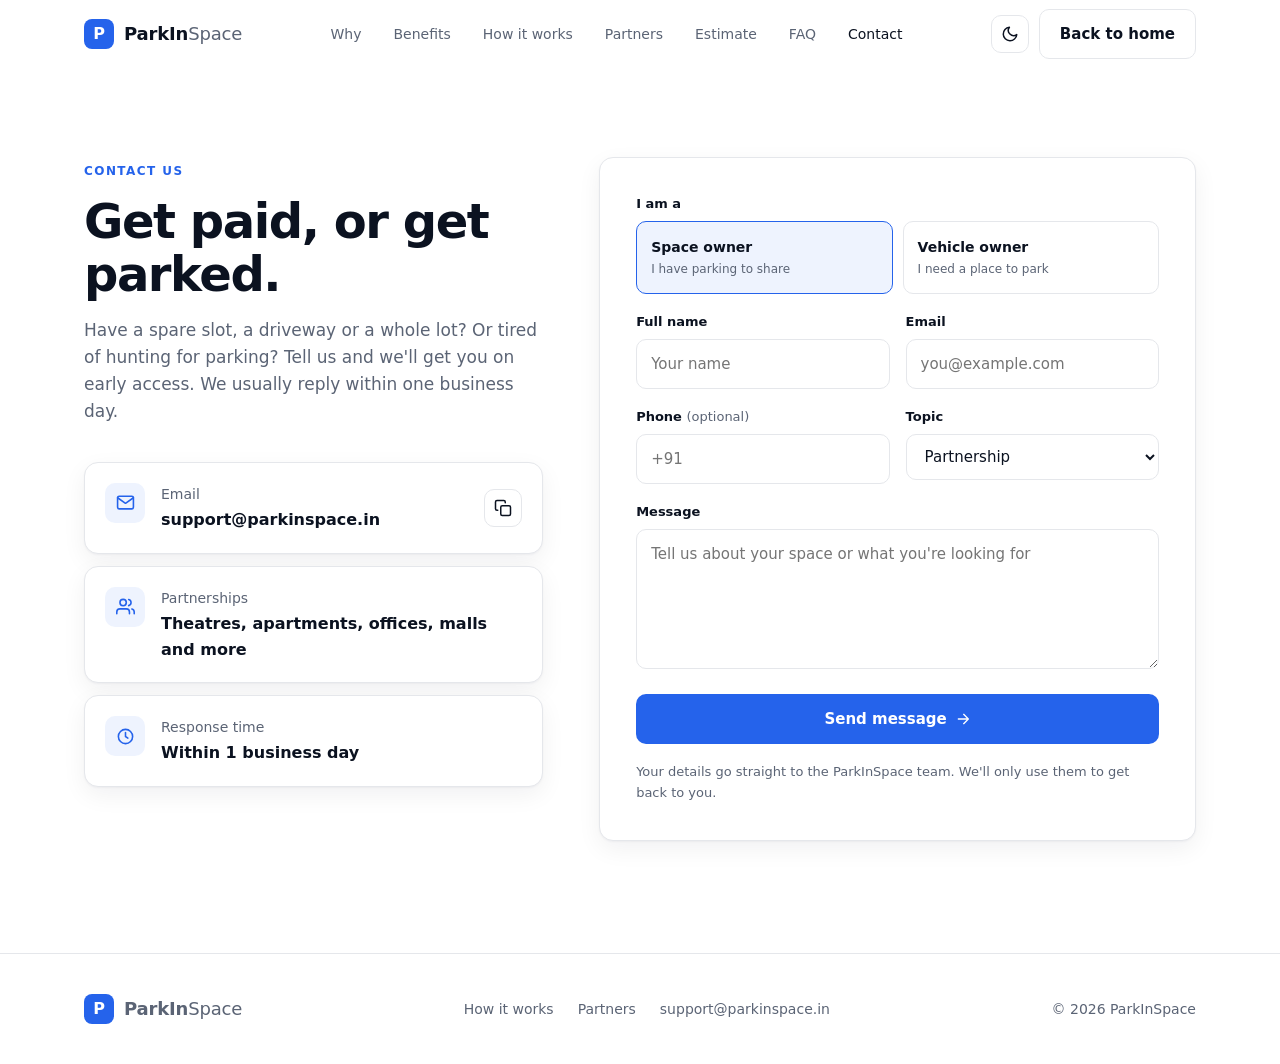
==== commit 55390f6d: "Send contact form submissions to Zoho CRM as Leads The form opened the visitor's email app, so submi" ====
--- a/contact.html
+++ b/contact.html
@@ -80,7 +80,23 @@
         </div>
       </div>
 
-      <form class="card form reveal" id="contactForm" novalidate>
+      <div class="card form form-success reveal" id="formSuccess" hidden>
+        <div class="ico"><svg viewBox="0 0 24 24" fill="none" stroke="currentColor" stroke-width="2.5" stroke-linecap="round" stroke-linejoin="round"><path d="M20 6L9 17l-5-5"/></svg></div>
+        <h2>Thanks, you're on the list!</h2>
+        <p>We've received your details and will get back to you within one business day.</p>
+        <a href="index.html" class="btn btn-ghost">Back to home</a>
+      </div>
+
+      <form class="card form reveal" id="contactForm" action="https://crm.zoho.in/crm/WebToLeadForm" method="POST" accept-charset="UTF-8" novalidate>
+        <input type="hidden" name="xnQsjsdp" value="4debc16b7ab83df23e5c5c8adb94a329903d777ce32244ef89a40632687a22a3" />
+        <input type="hidden" name="zc_gad" value="" />
+        <input type="hidden" name="xmIwtLD" value="12636f33efc3ff4b5ddac6e7b90ea58939c31dc1c4b52fa3cc095f27119f43c3e412240a30bd809ae5719cd949ebf5e2" />
+        <input type="hidden" name="actionType" value="TGVhZHM=" />
+        <input type="hidden" name="returnURL" value="https://parkinspace.in/contact.html?sent=1" />
+        <input type="hidden" name="Company" value="Individual" />
+        <input type="hidden" name="Designation" id="zDesignation" value="" />
+        <input type="hidden" name="Description" id="zDescription" value="" />
+        <input type="text" name="aG9uZXlwb3Q" value="" tabindex="-1" autocomplete="off" aria-hidden="true" class="hp" />
         <div>
           <label>I am a</label>
           <div class="role-pick">
@@ -93,17 +109,17 @@
         <div class="form-row">
           <div>
             <label for="name">Full name</label>
-            <input id="name" name="name" type="text" placeholder="Your name" required />
+            <input id="name" name="Last Name" type="text" placeholder="Your name" maxlength="80" autocomplete="name" required />
           </div>
           <div>
             <label for="email">Email</label>
-            <input id="email" name="email" type="email" placeholder="you@example.com" required />
+            <input id="email" name="Email" type="email" placeholder="you@example.com" maxlength="100" autocomplete="email" required />
           </div>
         </div>
         <div class="form-row">
           <div>
             <label for="phone">Phone <span style="color:var(--muted);font-weight:400">(optional)</span></label>
-            <input id="phone" name="phone" type="tel" placeholder="+91" />
+            <input id="phone" name="Phone" type="tel" placeholder="+91" maxlength="30" autocomplete="tel" />
           </div>
           <div>
             <label for="topic">Topic</label>
@@ -123,7 +139,7 @@
           Send message
           <svg viewBox="0 0 24 24" fill="none" stroke="currentColor" stroke-width="2" stroke-linecap="round" stroke-linejoin="round"><path d="M5 12h14M13 5l7 7-7 7"/></svg>
         </button>
-        <p class="form-note">This opens your email app with the message addressed to support@parkinspace.in.</p>
+        <p class="form-note">Your details go straight to the ParkInSpace team. We'll only use them to get back to you.</p>
       </form>
     </div>
   </main>
--- a/styles.css
+++ b/styles.css
@@ -381,6 +381,13 @@
 .role-pick label small { display: block; font-weight: 400; color: var(--muted); font-size: 12px; margin-top: 2px; }
 .role-pick input:checked + label { border-color: var(--accent); background: var(--accent-soft); }
 .form-note { font-size: 13px; color: var(--muted); margin: 0; }
+.form .hp { position: absolute; left: -9999px; width: 1px; height: 1px; opacity: 0; }
+.form-success { text-align: center; justify-items: center; align-content: center; }
+.form[hidden] { display: none; }
+.form-success .ico { width: 56px; height: 56px; border-radius: 50%; display: grid; place-items: center; background: color-mix(in srgb, var(--free) 15%, transparent); color: var(--pill-free); }
+.form-success .ico svg { width: 28px; height: 28px; }
+.form-success h2 { margin: 0; font-size: 24px; letter-spacing: -0.02em; }
+.form-success p { margin: 0; color: var(--muted); }
 .toast {
   position: fixed; bottom: 24px; left: 50%; transform: translate(-50%, 20px);
   background: var(--text); color: var(--bg); padding: 12px 18px; border-radius: 10px; font-size: 14px;
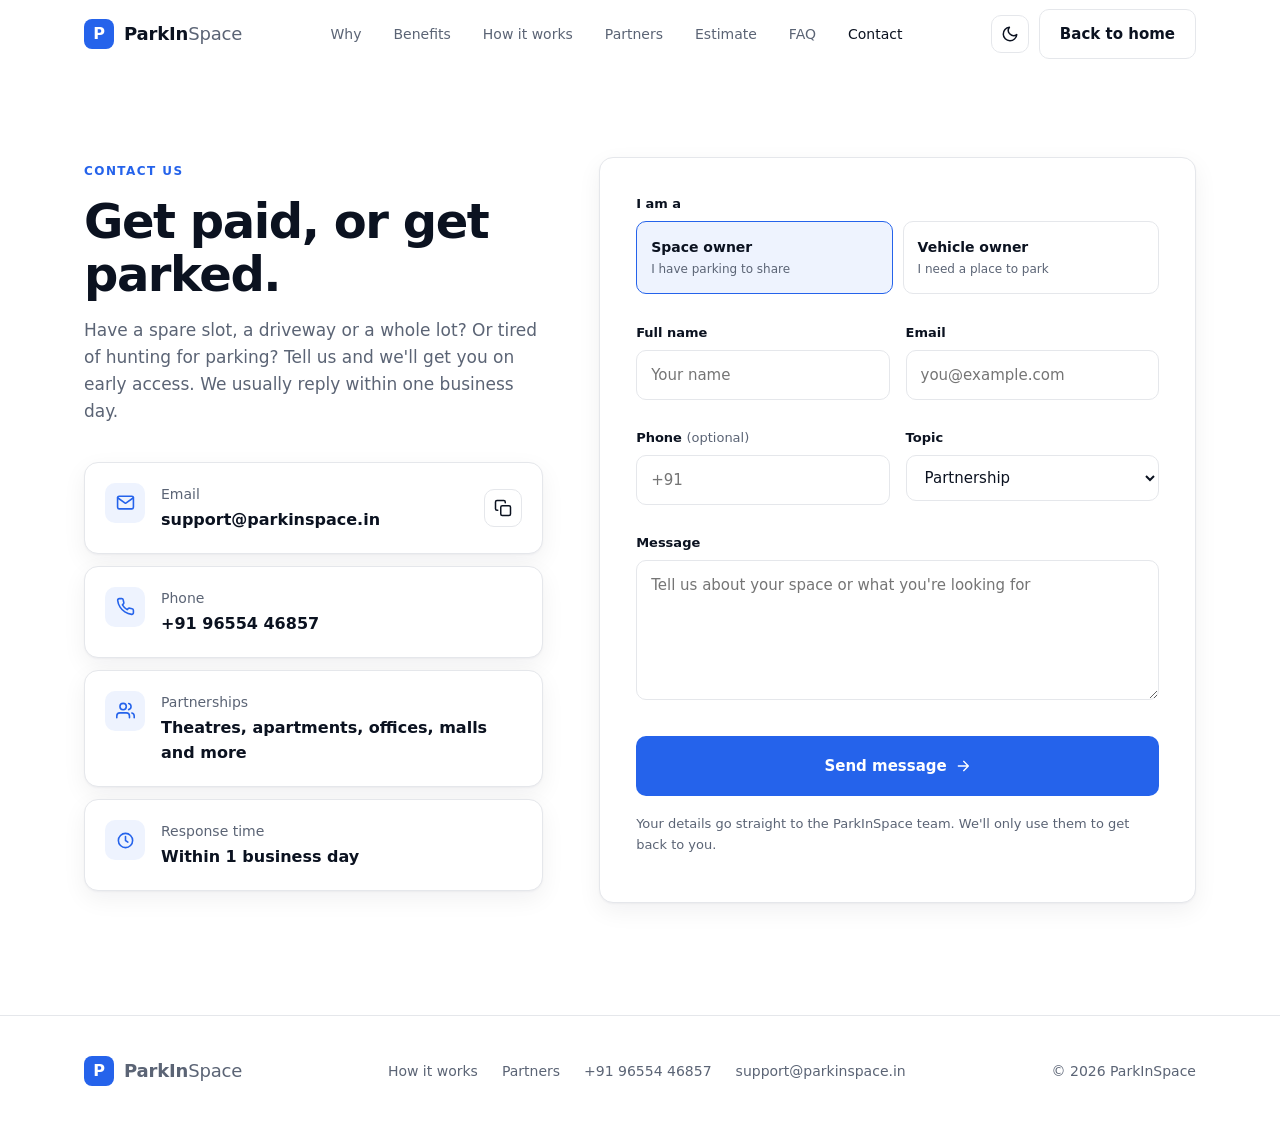
==== commit 8f87ec10: "Add contact phone number to the contact page and footer Show +91 96554 46857 as a tap-to-call Phone " ====
--- a/contact.html
+++ b/contact.html
@@ -4,7 +4,7 @@
   <meta charset="UTF-8" />
   <meta name="viewport" content="width=device-width, initial-scale=1.0" />
   <title>Contact — ParkInSpace</title>
-  <meta name="description" content="Get in touch with ParkInSpace. Email support@parkinspace.in." />
+  <meta name="description" content="Get in touch with ParkInSpace. Call +91 96554 46857 or email support@parkinspace.in." />
   <link rel="preconnect" href="https://fonts.googleapis.com" />
   <link rel="preconnect" href="https://fonts.gstatic.com" crossorigin />
   <link href="https://fonts.googleapis.com/css2?family=Inter:wght@400;500;600;700;800&display=swap" rel="stylesheet" />
@@ -61,6 +61,14 @@
           <button class="icon-btn copy-btn" id="copyEmail" aria-label="Copy email address" title="Copy email">
             <svg viewBox="0 0 24 24" fill="none" stroke="currentColor" stroke-width="2" stroke-linecap="round" stroke-linejoin="round"><rect x="9" y="9" width="13" height="13" rx="2"/><path d="M5 15H4a2 2 0 0 1-2-2V4a2 2 0 0 1 2-2h9a2 2 0 0 1 2 2v1"/></svg>
           </button>
+        </div>
+
+        <div class="card info-item">
+          <div class="ico"><svg viewBox="0 0 24 24" fill="none" stroke="currentColor" stroke-width="2" stroke-linecap="round" stroke-linejoin="round"><path d="M22 16.92v3a2 2 0 0 1-2.18 2 19.79 19.79 0 0 1-8.63-3.07 19.5 19.5 0 0 1-6-6 19.79 19.79 0 0 1-3.07-8.67A2 2 0 0 1 4.11 2h3a2 2 0 0 1 2 1.72c.13.96.36 1.9.7 2.81a2 2 0 0 1-.45 2.11L8.09 9.91a16 16 0 0 0 6 6l1.27-1.27a2 2 0 0 1 2.11-.45c.91.34 1.85.57 2.81.7A2 2 0 0 1 22 16.92z"/></svg></div>
+          <div>
+            <h4>Phone</h4>
+            <a href="tel:+919655446857">+91 96554 46857</a>
+          </div>
         </div>
 
         <div class="card info-item">
@@ -150,6 +158,7 @@
       <div class="footer-links">
         <a href="index.html#how">How it works</a>
         <a href="index.html#partners">Partners</a>
+        <a href="tel:+919655446857">+91 96554 46857</a>
         <a href="mailto:support@parkinspace.in">support@parkinspace.in</a>
       </div>
       <div>&copy; <span id="year"></span> ParkInSpace</div>
